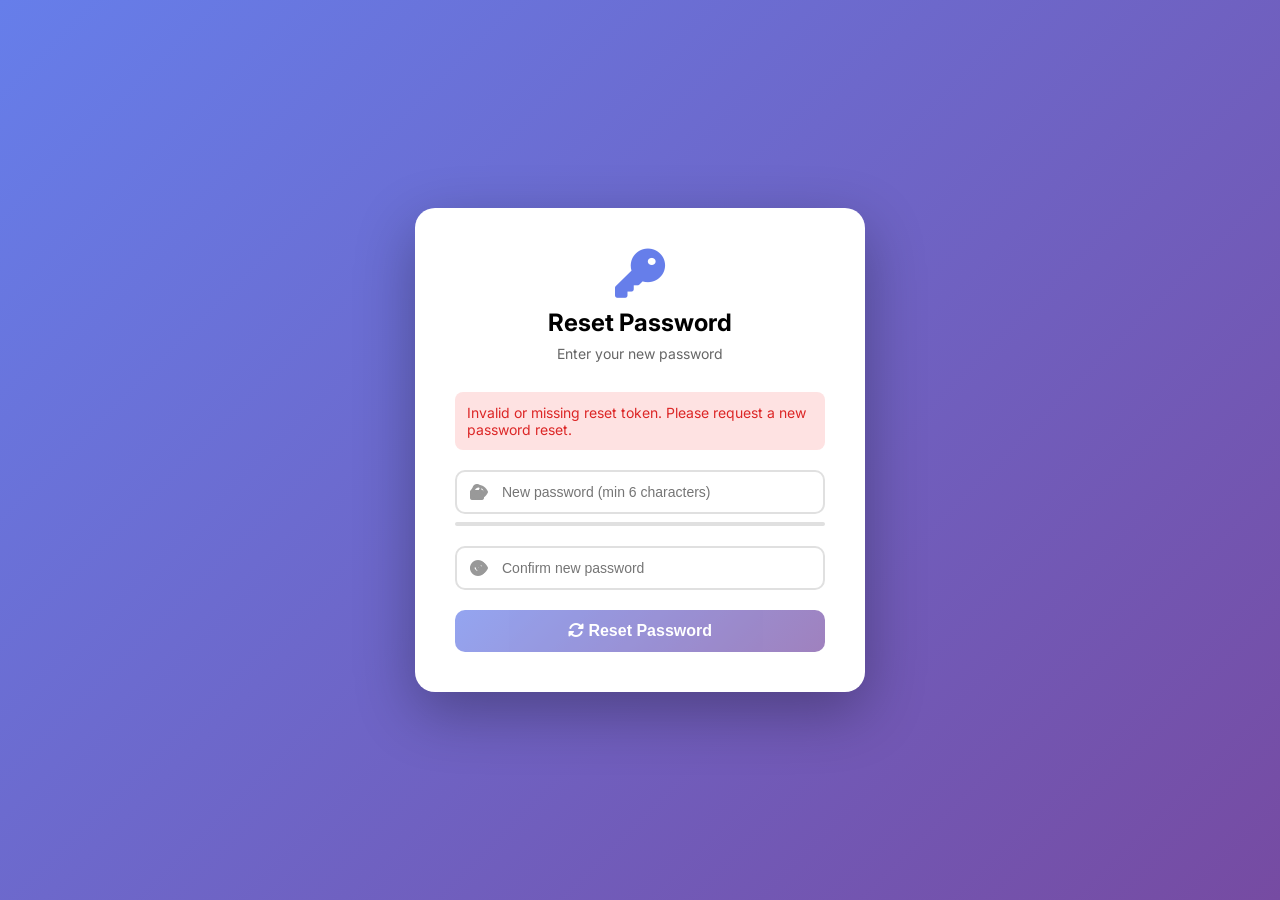
==== static/reset-password.html @ 2327878d "full functional code for tap&pay ready for production file" ====
<!DOCTYPE html>
<html lang="en">
<head>
    <meta charset="UTF-8">
    <meta name="viewport" content="width=device-width, initial-scale=1.0">
    <title>Tap & Pay - Reset Password</title>
    <link href="https://fonts.googleapis.com/css2?family=Inter:opsz,wght@14..32,300;14..32,400;14..32,500;14..32,600;14..32,700&display=swap" rel="stylesheet">
    <link rel="stylesheet" href="https://cdnjs.cloudflare.com/ajax/libs/font-awesome/6.4.0/css/all.min.css">
    <style>
        * { margin: 0; padding: 0; box-sizing: border-box; }
        body {
            font-family: 'Inter', sans-serif;
            background: linear-gradient(135deg, #667eea 0%, #764ba2 100%);
            min-height: 100vh;
            display: flex;
            align-items: center;
            justify-content: center;
            padding: 20px;
        }
        .container { width: 100%; max-width: 450px; }
        .card {
            background: white;
            border-radius: 20px;
            padding: 40px;
            box-shadow: 0 20px 60px rgba(0,0,0,0.3);
            animation: slideUp 0.5s ease;
        }
        @keyframes slideUp {
            from { opacity: 0; transform: translateY(30px); }
            to { opacity: 1; transform: translateY(0); }
        }
        .logo { text-align: center; margin-bottom: 30px; }
        .logo i { font-size: 50px; color: #667eea; }
        .logo h1 { font-size: 24px; margin-top: 10px; }
        .form-group { margin-bottom: 20px; }
        .input-group { position: relative; }
        .input-group i {
            position: absolute;
            left: 15px;
            top: 50%;
            transform: translateY(-50%);
            color: #999;
        }
        .input-group input {
            width: 100%;
            padding: 12px 15px 12px 45px;
            border: 2px solid #e0e0e0;
            border-radius: 10px;
            font-size: 14px;
        }
        .input-group input:focus { outline: none; border-color: #667eea; }
        .password-toggle {
            position: absolute;
            right: 15px;
            top: 50%;
            transform: translateY(-50%);
            cursor: pointer;
            color: #999;
        }
        .btn {
            width: 100%;
            padding: 12px;
            background: linear-gradient(135deg, #667eea 0%, #764ba2 100%);
            color: white;
            border: none;
            border-radius: 10px;
            font-size: 16px;
            font-weight: 600;
            cursor: pointer;
        }
        .btn:hover { transform: translateY(-2px); }
        .btn:disabled { opacity: 0.7; cursor: not-allowed; }
        .error-message, .success-message {
            padding: 12px;
            border-radius: 8px;
            margin-bottom: 20px;
            display: none;
            font-size: 14px;
        }
        .error-message { background: #fee2e2; color: #dc2626; }
        .success-message { background: #d1fae5; color: #065f46; }
        .spinner {
            display: inline-block;
            width: 16px;
            height: 16px;
            border: 2px solid white;
            border-top-color: transparent;
            border-radius: 50%;
            animation: spin 0.6s linear infinite;
            margin-right: 8px;
        }
        @keyframes spin { to { transform: rotate(360deg); } }
        .strength-meter {
            margin-top: 8px;
            height: 4px;
            background: #e0e0e0;
            border-radius: 2px;
            overflow: hidden;
        }
        .strength-bar { height: 100%; width: 0; transition: width 0.3s ease; }
        .strength-text { font-size: 11px; margin-top: 4px; color: #666; }
    </style>
</head>
<body>
    <div class="container">
        <div class="card">
            <div class="logo">
                <i class="fas fa-key"></i>
                <h1>Reset Password</h1>
                <p style="font-size: 14px; color: #666; margin-top: 8px;">Enter your new password</p>
            </div>

            <div id="errorMessage" class="error-message"></div>
            <div id="successMessage" class="success-message"></div>

            <form id="resetForm">
                <div class="form-group">
                    <div class="input-group">
                        <i class="fas fa-lock"></i>
                        <input type="password" id="newPassword" required placeholder="New password (min 6 characters)">
                        <i class="fas fa-eye password-toggle" onclick="togglePassword('newPassword')"></i>
                    </div>
                    <div class="strength-meter">
                        <div class="strength-bar" id="strengthBar"></div>
                    </div>
                    <div class="strength-text" id="strengthText"></div>
                </div>

                <div class="form-group">
                    <div class="input-group">
                        <i class="fas fa-check-circle"></i>
                        <input type="password" id="confirmPassword" required placeholder="Confirm new password">
                        <i class="fas fa-eye password-toggle" onclick="togglePassword('confirmPassword')"></i>
                    </div>
                </div>

                <button type="submit" class="btn" id="resetBtn">
                    <i class="fas fa-sync-alt"></i> Reset Password
                </button>
            </form>
        </div>
    </div>

    <script>
        const urlParams = new URLSearchParams(window.location.search);
        const token = urlParams.get('token');

        if (!token) {
            document.getElementById('errorMessage').innerHTML = 'Invalid or missing reset token. Please request a new password reset.';
            document.getElementById('errorMessage').style.display = 'block';
            document.getElementById('resetBtn').disabled = true;
        }

        function togglePassword(fieldId) {
            const field = document.getElementById(fieldId);
            const icon = event.target;
            if (field.type === 'password') {
                field.type = 'text';
                icon.classList.remove('fa-eye');
                icon.classList.add('fa-eye-slash');
            } else {
                field.type = 'password';
                icon.classList.remove('fa-eye-slash');
                icon.classList.add('fa-eye');
            }
        }

        // Password strength checker
        document.getElementById('newPassword').addEventListener('input', function() {
            const password = this.value;
            const strengthBar = document.getElementById('strengthBar');
            const strengthText = document.getElementById('strengthText');
            
            let strength = 0;
            if (password.length >= 6) strength++;
            if (password.length >= 8) strength++;
            if (/[A-Z]/.test(password)) strength++;
            if (/[0-9]/.test(password)) strength++;
            if (/[^A-Za-z0-9]/.test(password)) strength++;
            
            const width = (strength / 5) * 100;
            strengthBar.style.width = width + '%';
            
            if (strength <= 2) {
                strengthBar.style.background = '#ef4444';
                strengthText.textContent = 'Weak password';
            } else if (strength <= 4) {
                strengthBar.style.background = '#f59e0b';
                strengthText.textContent = 'Medium password';
            } else {
                strengthBar.style.background = '#10b981';
                strengthText.textContent = 'Strong password';
            }
        });

        document.getElementById('resetForm').addEventListener('submit', async (e) => {
            e.preventDefault();
            
            const newPassword = document.getElementById('newPassword').value;
            const confirmPassword = document.getElementById('confirmPassword').value;
            const resetBtn = document.getElementById('resetBtn');
            const originalText = resetBtn.innerHTML;
            
            if (newPassword.length < 6) {
                document.getElementById('errorMessage').innerHTML = 'Password must be at least 6 characters';
                document.getElementById('errorMessage').style.display = 'block';
                return;
            }
            
            if (newPassword !== confirmPassword) {
                document.getElementById('errorMessage').innerHTML = 'Passwords do not match';
                document.getElementById('errorMessage').style.display = 'block';
                return;
            }
            
            resetBtn.innerHTML = '<div class="spinner"></div> Resetting...';
            resetBtn.disabled = true;
            
            document.getElementById('errorMessage').style.display = 'none';
            document.getElementById('successMessage').style.display = 'none';
            
            try {
                const response = await fetch('/auth/reset-password', {
                    method: 'POST',
                    headers: { 'Content-Type': 'application/json' },
                    body: JSON.stringify({ token: token, password: newPassword })
                });
                
                const result = await response.json();
                
                if (result.success) {
                    document.getElementById('successMessage').innerHTML = result.message + ' Redirecting to login...';
                    document.getElementById('successMessage').style.display = 'block';
                    
                    setTimeout(() => {
                        window.location.href = '/login.html';
                    }, 2000);
                } else {
                    document.getElementById('errorMessage').innerHTML = result.error || 'Failed to reset password';
                    document.getElementById('errorMessage').style.display = 'block';
                    resetBtn.innerHTML = originalText;
                    resetBtn.disabled = false;
                }
            } catch (error) {
                console.error('Error:', error);
                document.getElementById('errorMessage').innerHTML = 'Network error. Please make sure the server is running.';
                document.getElementById('errorMessage').style.display = 'block';
                resetBtn.innerHTML = originalText;
                resetBtn.disabled = false;
            }
        });
    </script>
</body>
</html>
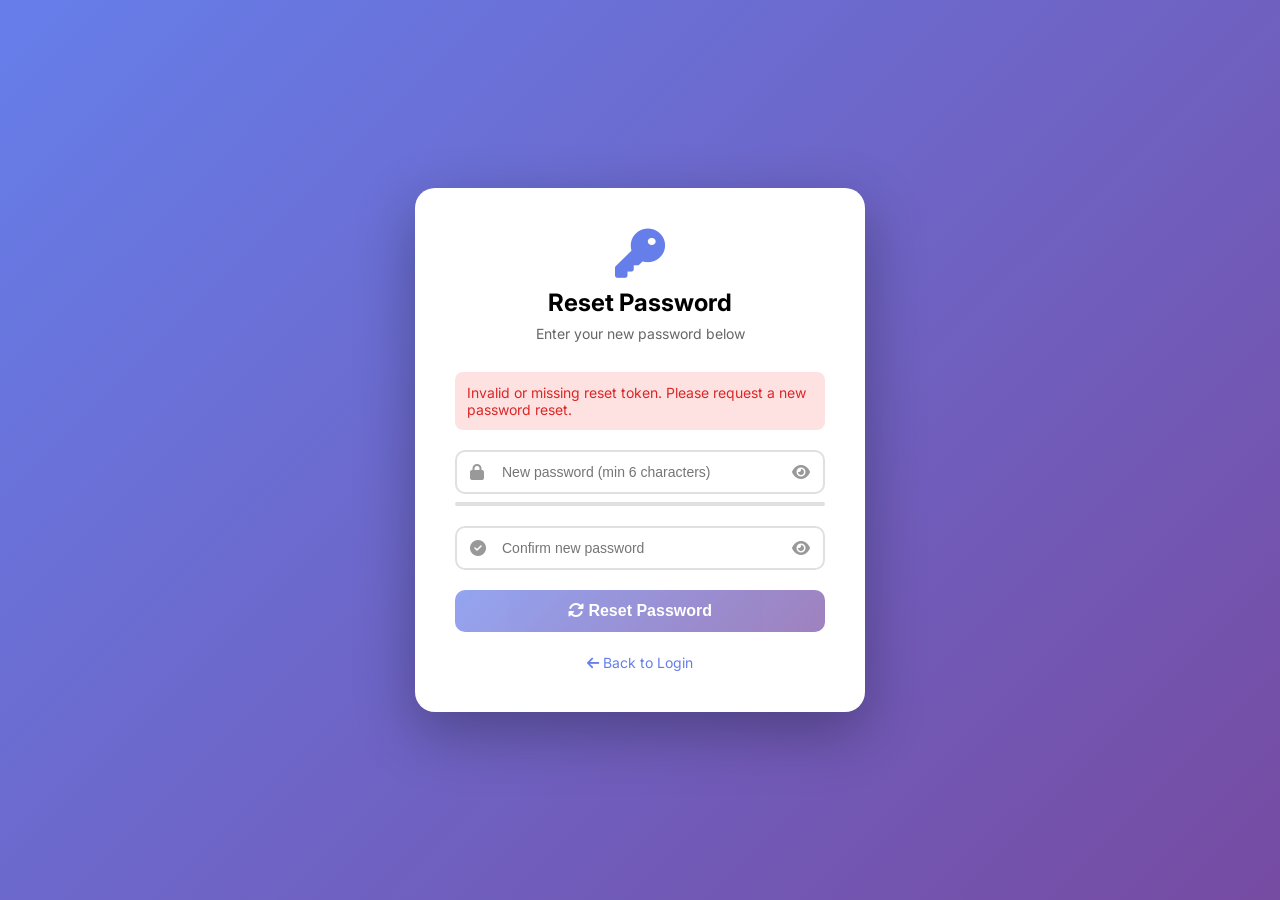
==== commit 21275d5b: "added password recovery by admin" ====
--- a/static/reset-password.html
+++ b/static/reset-password.html
@@ -32,9 +32,10 @@
         .logo { text-align: center; margin-bottom: 30px; }
         .logo i { font-size: 50px; color: #667eea; }
         .logo h1 { font-size: 24px; margin-top: 10px; }
+        .logo p { font-size: 14px; color: #666; margin-top: 8px; }
         .form-group { margin-bottom: 20px; }
         .input-group { position: relative; }
-        .input-group i {
+        .input-group i:first-child {
             position: absolute;
             left: 15px;
             top: 50%;
@@ -47,6 +48,7 @@
             border: 2px solid #e0e0e0;
             border-radius: 10px;
             font-size: 14px;
+            transition: all 0.3s ease;
         }
         .input-group input:focus { outline: none; border-color: #667eea; }
         .password-toggle {
@@ -67,9 +69,10 @@
             font-size: 16px;
             font-weight: 600;
             cursor: pointer;
+            transition: transform 0.2s ease;
         }
         .btn:hover { transform: translateY(-2px); }
-        .btn:disabled { opacity: 0.7; cursor: not-allowed; }
+        .btn:disabled { opacity: 0.7; cursor: not-allowed; transform: none; }
         .error-message, .success-message {
             padding: 12px;
             border-radius: 8px;
@@ -99,6 +102,9 @@
         }
         .strength-bar { height: 100%; width: 0; transition: width 0.3s ease; }
         .strength-text { font-size: 11px; margin-top: 4px; color: #666; }
+        .back-link { text-align: center; margin-top: 20px; }
+        .back-link a { color: #667eea; text-decoration: none; font-size: 14px; }
+        .back-link a:hover { text-decoration: underline; }
     </style>
 </head>
 <body>
@@ -107,7 +113,7 @@
             <div class="logo">
                 <i class="fas fa-key"></i>
                 <h1>Reset Password</h1>
-                <p style="font-size: 14px; color: #666; margin-top: 8px;">Enter your new password</p>
+                <p>Enter your new password below</p>
             </div>
 
             <div id="errorMessage" class="error-message"></div>
@@ -138,19 +144,26 @@
                     <i class="fas fa-sync-alt"></i> Reset Password
                 </button>
             </form>
+
+            <div class="back-link">
+                <a href="login.html"><i class="fas fa-arrow-left"></i> Back to Login</a>
+            </div>
         </div>
     </div>
 
     <script>
+        // Get token from URL
         const urlParams = new URLSearchParams(window.location.search);
         const token = urlParams.get('token');
 
+        // Check if token exists
         if (!token) {
             document.getElementById('errorMessage').innerHTML = 'Invalid or missing reset token. Please request a new password reset.';
             document.getElementById('errorMessage').style.display = 'block';
             document.getElementById('resetBtn').disabled = true;
         }
 
+        // Toggle password visibility
         function togglePassword(fieldId) {
             const field = document.getElementById(fieldId);
             const icon = event.target;
@@ -166,89 +179,108 @@
         }
 
         // Password strength checker
-        document.getElementById('newPassword').addEventListener('input', function() {
-            const password = this.value;
-            const strengthBar = document.getElementById('strengthBar');
-            const strengthText = document.getElementById('strengthText');
-            
-            let strength = 0;
-            if (password.length >= 6) strength++;
-            if (password.length >= 8) strength++;
-            if (/[A-Z]/.test(password)) strength++;
-            if (/[0-9]/.test(password)) strength++;
-            if (/[^A-Za-z0-9]/.test(password)) strength++;
-            
-            const width = (strength / 5) * 100;
-            strengthBar.style.width = width + '%';
-            
-            if (strength <= 2) {
-                strengthBar.style.background = '#ef4444';
-                strengthText.textContent = 'Weak password';
-            } else if (strength <= 4) {
-                strengthBar.style.background = '#f59e0b';
-                strengthText.textContent = 'Medium password';
-            } else {
-                strengthBar.style.background = '#10b981';
-                strengthText.textContent = 'Strong password';
-            }
-        });
-
-        document.getElementById('resetForm').addEventListener('submit', async (e) => {
-            e.preventDefault();
-            
-            const newPassword = document.getElementById('newPassword').value;
-            const confirmPassword = document.getElementById('confirmPassword').value;
-            const resetBtn = document.getElementById('resetBtn');
-            const originalText = resetBtn.innerHTML;
-            
-            if (newPassword.length < 6) {
-                document.getElementById('errorMessage').innerHTML = 'Password must be at least 6 characters';
-                document.getElementById('errorMessage').style.display = 'block';
-                return;
-            }
-            
-            if (newPassword !== confirmPassword) {
-                document.getElementById('errorMessage').innerHTML = 'Passwords do not match';
-                document.getElementById('errorMessage').style.display = 'block';
-                return;
-            }
-            
-            resetBtn.innerHTML = '<div class="spinner"></div> Resetting...';
-            resetBtn.disabled = true;
-            
-            document.getElementById('errorMessage').style.display = 'none';
-            document.getElementById('successMessage').style.display = 'none';
-            
-            try {
-                const response = await fetch('/auth/reset-password', {
-                    method: 'POST',
-                    headers: { 'Content-Type': 'application/json' },
-                    body: JSON.stringify({ token: token, password: newPassword })
-                });
-                
-                const result = await response.json();
-                
-                if (result.success) {
-                    document.getElementById('successMessage').innerHTML = result.message + ' Redirecting to login...';
-                    document.getElementById('successMessage').style.display = 'block';
+        const newPassword = document.getElementById('newPassword');
+        if (newPassword) {
+            newPassword.addEventListener('input', function() {
+                const password = this.value;
+                const strengthBar = document.getElementById('strengthBar');
+                const strengthText = document.getElementById('strengthText');
+                
+                let strength = 0;
+                if (password.length >= 6) strength++;
+                if (password.length >= 8) strength++;
+                if (/[A-Z]/.test(password)) strength++;
+                if (/[0-9]/.test(password)) strength++;
+                if (/[^A-Za-z0-9]/.test(password)) strength++;
+                
+                const width = (strength / 5) * 100;
+                strengthBar.style.width = width + '%';
+                
+                if (strength <= 2) {
+                    strengthBar.style.background = '#ef4444';
+                    strengthText.textContent = 'Weak password';
+                } else if (strength <= 4) {
+                    strengthBar.style.background = '#f59e0b';
+                    strengthText.textContent = 'Medium password';
+                } else {
+                    strengthBar.style.background = '#10b981';
+                    strengthText.textContent = 'Strong password';
+                }
+            });
+        }
+
+        // Handle form submission
+        const resetForm = document.getElementById('resetForm');
+        if (resetForm) {
+            resetForm.addEventListener('submit', async (e) => {
+                e.preventDefault();
+                
+                const newPassword = document.getElementById('newPassword').value;
+                const confirmPassword = document.getElementById('confirmPassword').value;
+                const resetBtn = document.getElementById('resetBtn');
+                const originalText = resetBtn.innerHTML;
+                
+                // Validate password length
+                if (newPassword.length < 6) {
+                    document.getElementById('errorMessage').innerHTML = 'Password must be at least 6 characters';
+                    document.getElementById('errorMessage').style.display = 'block';
+                    document.getElementById('successMessage').style.display = 'none';
+                    return;
+                }
+                
+                // Validate password match
+                if (newPassword !== confirmPassword) {
+                    document.getElementById('errorMessage').innerHTML = 'Passwords do not match';
+                    document.getElementById('errorMessage').style.display = 'block';
+                    document.getElementById('successMessage').style.display = 'none';
+                    return;
+                }
+                
+                // Show loading state
+                resetBtn.innerHTML = '<div class="spinner"></div> Resetting...';
+                resetBtn.disabled = true;
+                
+                // Hide previous messages
+                document.getElementById('errorMessage').style.display = 'none';
+                document.getElementById('successMessage').style.display = 'none';
+                
+                try {
+                    // CORRECT API ENDPOINT WITH /api PREFIX
+                    const response = await fetch('/api/auth/reset-password', {
+                        method: 'POST',
+                        headers: { 
+                            'Content-Type': 'application/json'
+                        },
+                        body: JSON.stringify({ 
+                            token: token, 
+                            password: newPassword 
+                        })
+                    });
                     
-                    setTimeout(() => {
-                        window.location.href = '/login.html';
-                    }, 2000);
-                } else {
-                    document.getElementById('errorMessage').innerHTML = result.error || 'Failed to reset password';
+                    const result = await response.json();
+                    
+                    if (result.success) {
+                        document.getElementById('successMessage').innerHTML = result.message + ' Redirecting to login...';
+                        document.getElementById('successMessage').style.display = 'block';
+                        
+                        setTimeout(() => {
+                            window.location.href = '/login.html';
+                        }, 2000);
+                    } else {
+                        document.getElementById('errorMessage').innerHTML = result.error || 'Failed to reset password';
+                        document.getElementById('errorMessage').style.display = 'block';
+                        resetBtn.innerHTML = originalText;
+                        resetBtn.disabled = false;
+                    }
+                } catch (error) {
+                    console.error('Reset password error:', error);
+                    document.getElementById('errorMessage').innerHTML = 'Network error. Please make sure the server is running.';
                     document.getElementById('errorMessage').style.display = 'block';
                     resetBtn.innerHTML = originalText;
                     resetBtn.disabled = false;
                 }
-            } catch (error) {
-                console.error('Error:', error);
-                document.getElementById('errorMessage').innerHTML = 'Network error. Please make sure the server is running.';
-                document.getElementById('errorMessage').style.display = 'block';
-                resetBtn.innerHTML = originalText;
-                resetBtn.disabled = false;
-            }
-        });
+            });
+        }
     </script>
 </body>
 </html>
